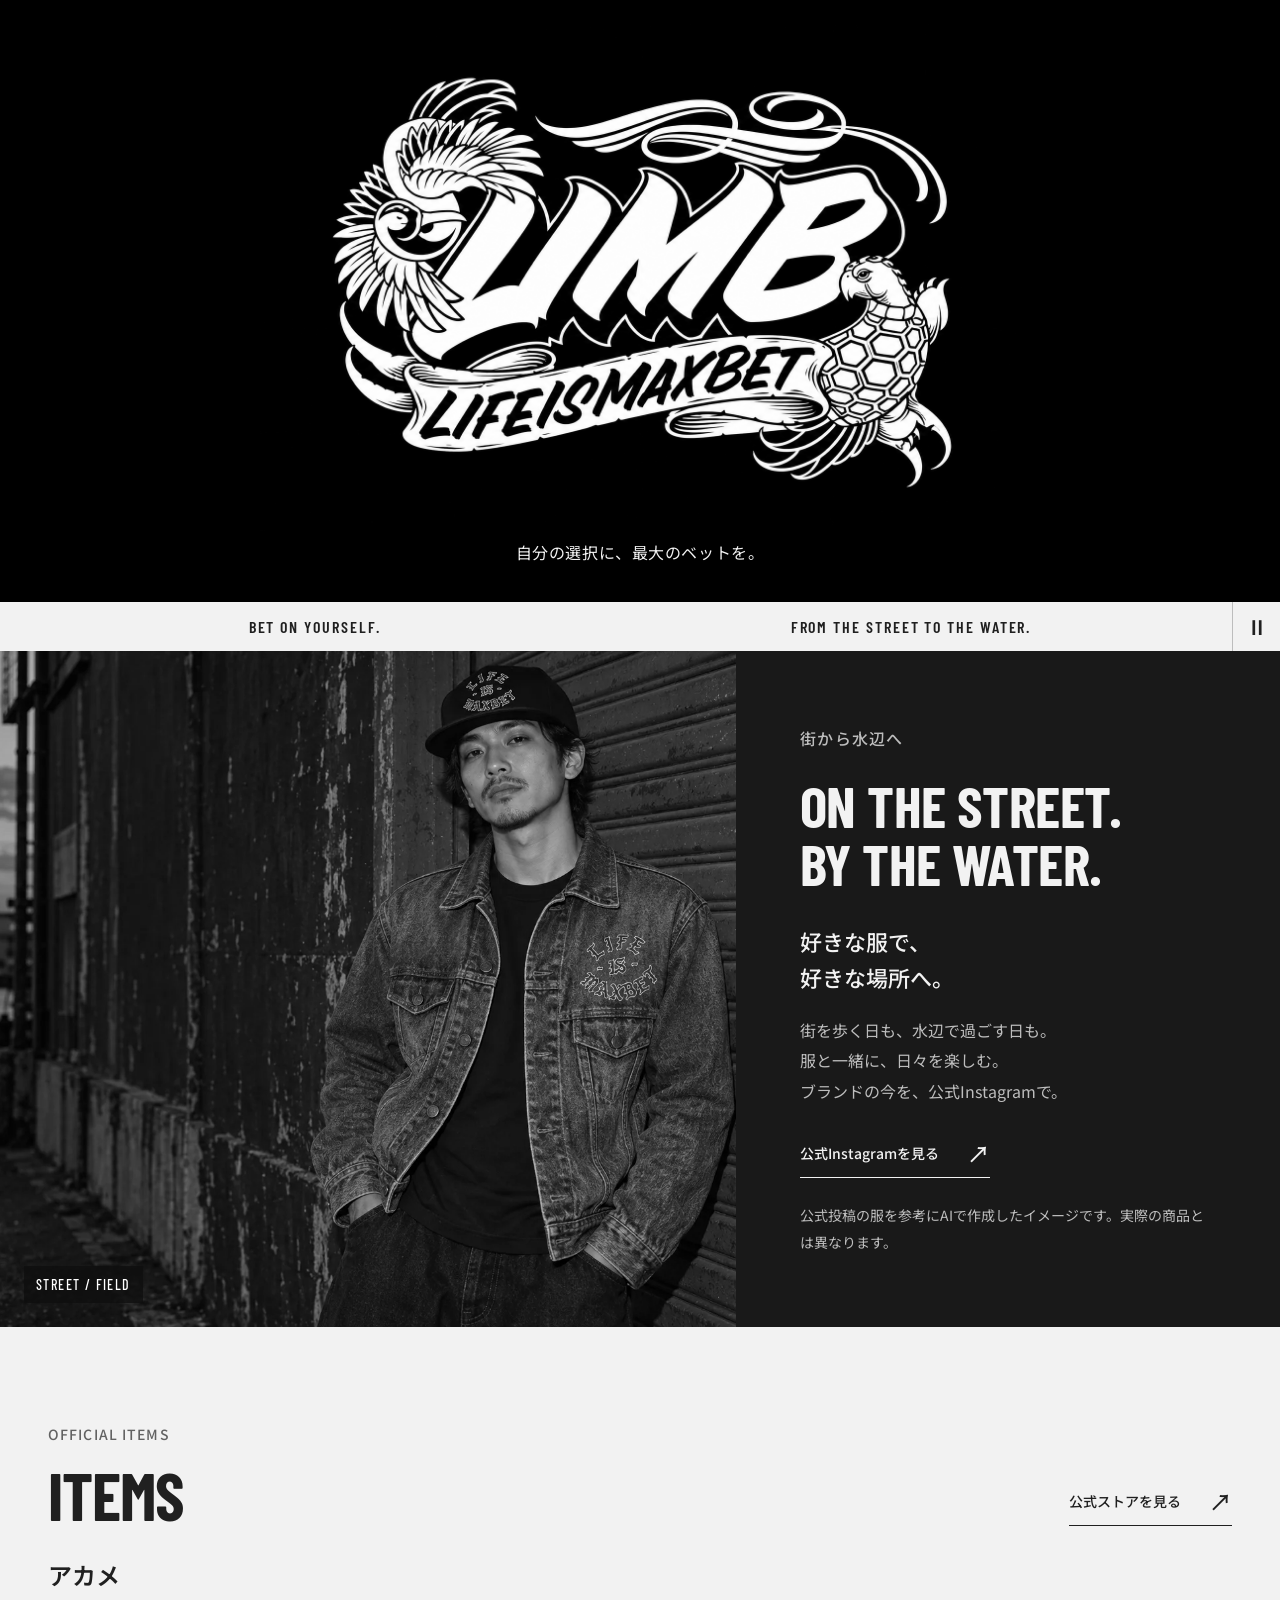
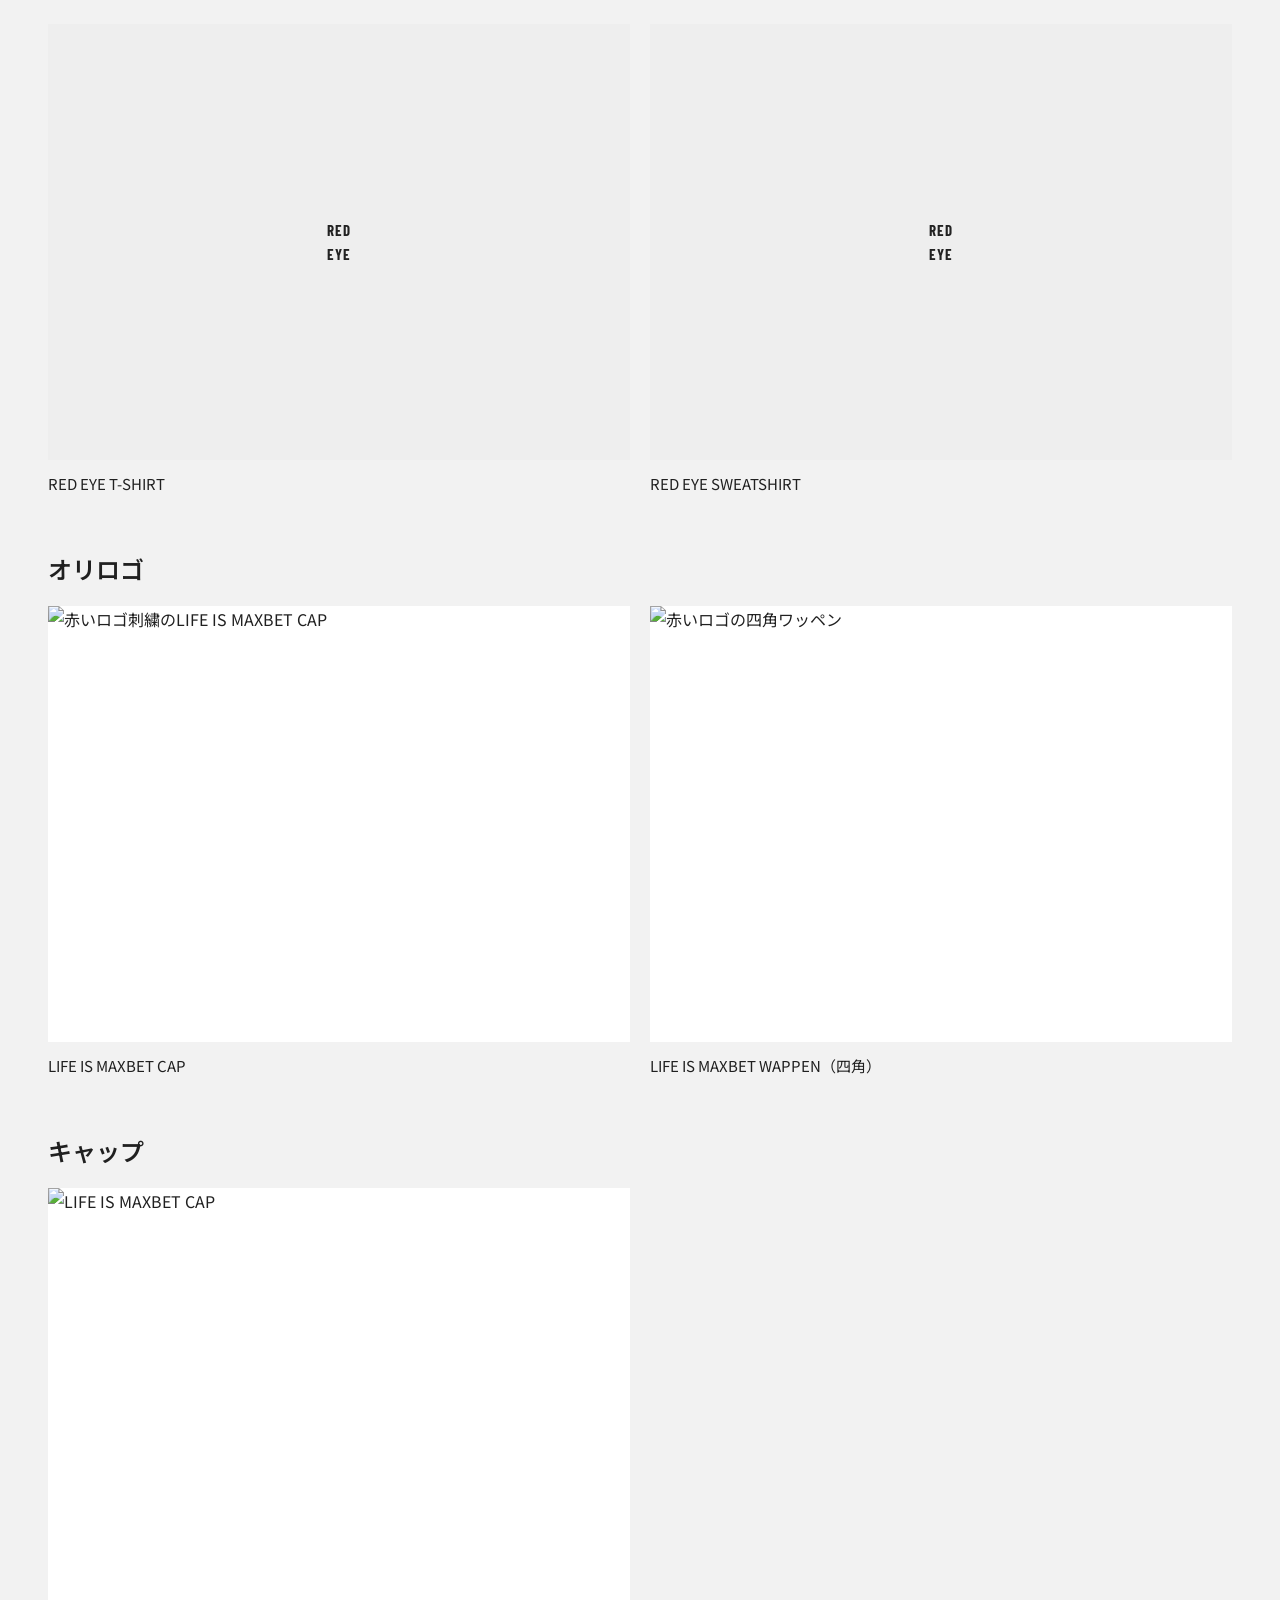
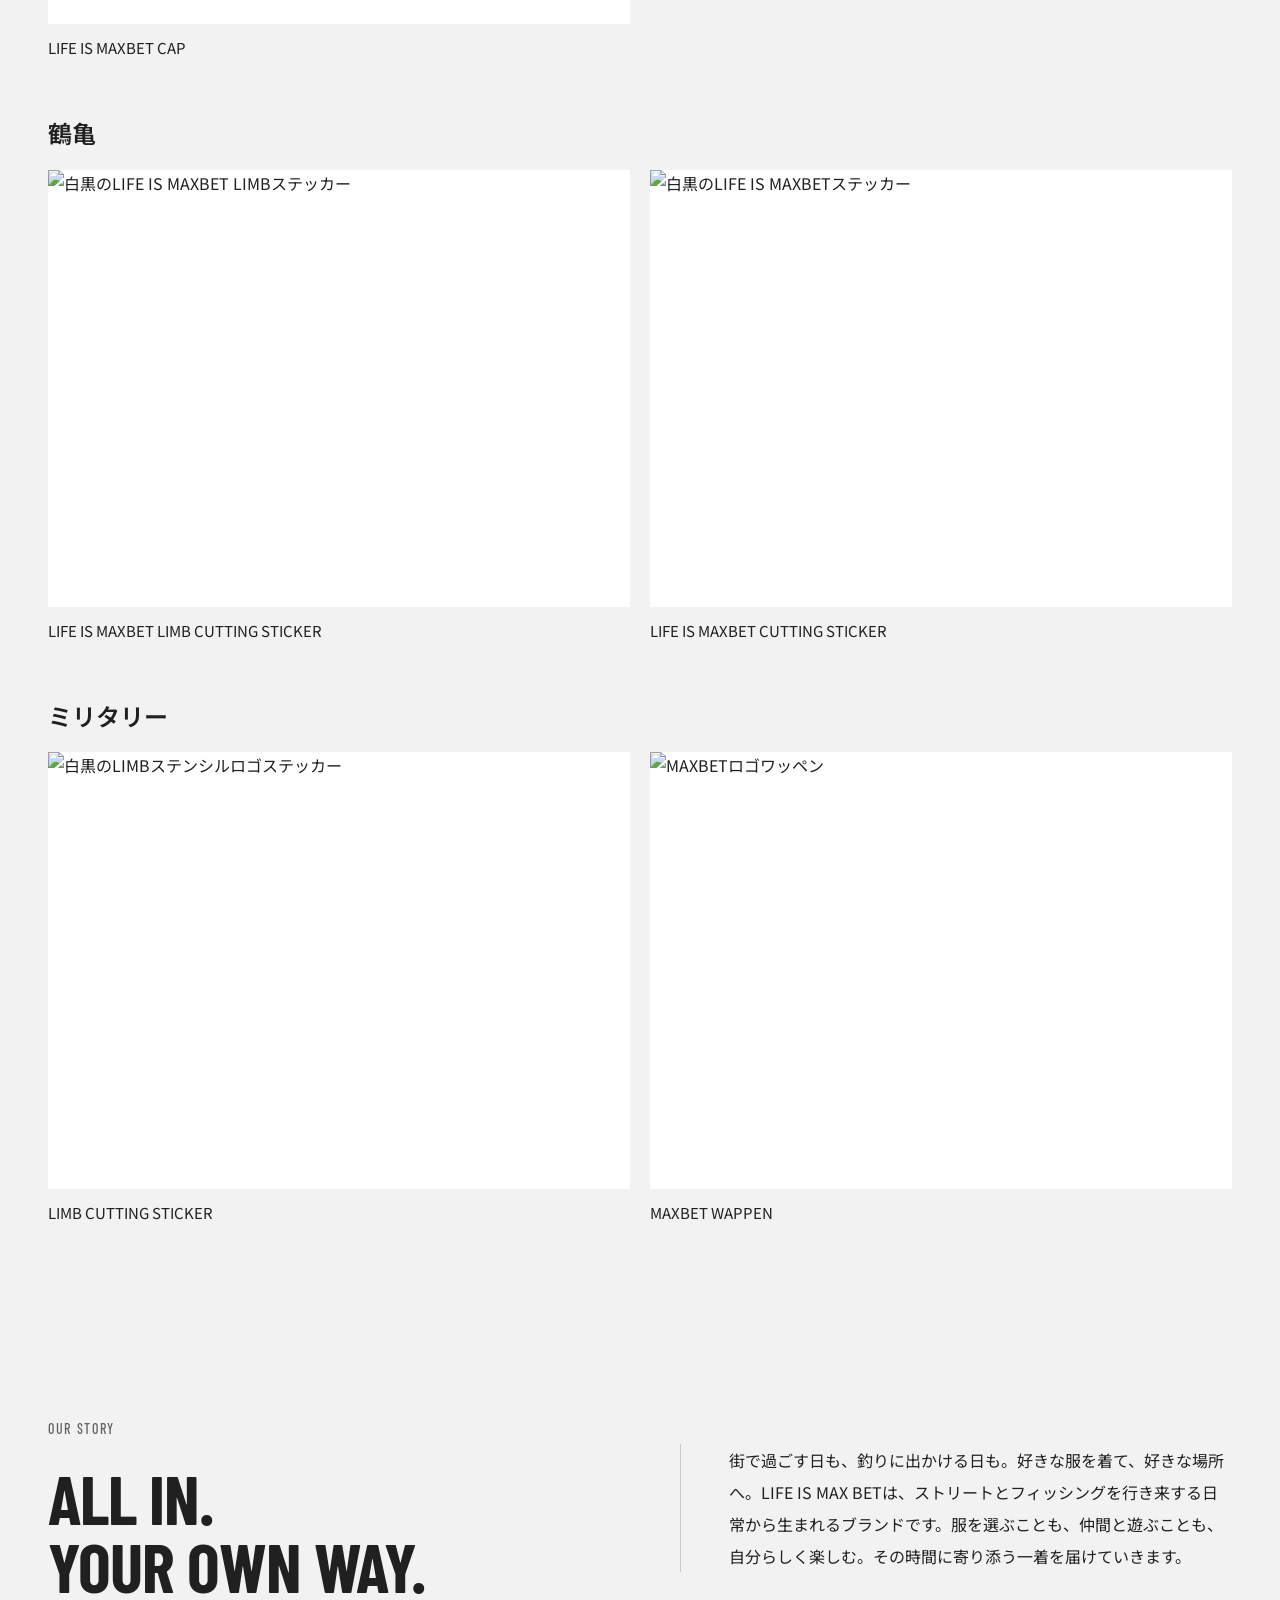
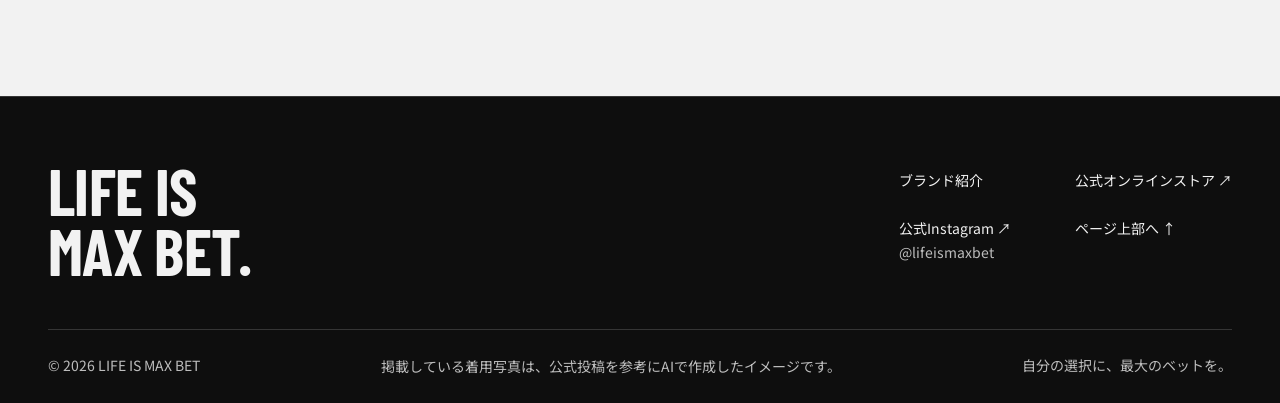
==== 04_サイト公開/index.html @ f519aadb "chore: organize site and operations files" ====
<!doctype html>
<html lang="ja">
<head>
  <meta charset="utf-8">
  <meta name="viewport" content="width=device-width, initial-scale=1">
  <meta name="theme-color" content="#0e0e0e">
  <meta name="description" content="街から水辺へ。好きな服で、好きな場所へ。LIFE IS MAX BETの世界観とストーリーをご紹介します。">
  <meta property="og:title" content="LIFE IS MAX BET — 自分の選択に、最大のベットを。">
  <meta property="og:description" content="街から水辺へ。好きな服で、好きな場所へ。LIFE IS MAX BETの世界観とストーリーをご紹介します。">
  <meta property="og:type" content="website">
  <meta property="og:image" content="https://252595tana-alt.github.io/life-is-max-bet/assets/hero-lmb-logo.png">
  <meta name="twitter:card" content="summary_large_image">
  <title>LIFE IS MAX BET — 自分の選択に、最大のベットを。</title>
  <link rel="icon" href="assets/favicon.svg?v=20260930-monochrome1" type="image/svg+xml">
  <link rel="preconnect" href="https://fonts.googleapis.com">
  <link rel="preconnect" href="https://fonts.gstatic.com" crossorigin>
  <link rel="preload" as="image" href="assets/hero-lmb-logo.png">
  <script>document.documentElement.classList.add('js');</script>
  <link rel="stylesheet" href="styles.css?v=20260930-monochrome1">
  <script src="script.js?v=20260927-scrollheader1" defer></script>
</head>
<body class="home-page">

  <a class="skip-link" href="#main">本文へスキップ</a>
  <header class="site-header">
    <nav id="main-nav" aria-label="メインナビゲーション">
      <a href="index.html" aria-current="page">ホーム</a>
      <a href="index.html#about">ブランド紹介</a>
    </nav>
    <a class="header-shop" data-base-shop href="https://lifeismaxbet.base.shop/">公式オンラインストア <span aria-hidden="true">↗</span></a>
    <button class="menu-toggle" type="button" aria-controls="main-nav" aria-label="メニューを開く" aria-expanded="false"><span class="menu-label">メニュー</span><span class="menu-icon" aria-hidden="true"><i></i><i></i></span></button>
  </header>
<main id="main">
  <section class="hero" aria-labelledby="hero-title">
    <img class="hero-image" src="assets/hero-lmb-logo.png" width="1536" height="1024" alt="黒地に白いLMBの文字と鶴・亀、LIFEISMAXBETのリボンを描いたロゴ" fetchpriority="high">
    <h1 id="hero-title" class="sr-only">LIFE IS MAX BET. 自分の選択に、最大のベットを。</h1>
    <p class="hero-copy">自分の選択に、最大のベットを。</p>
  </section>
  <div class="ticker"><div class="ticker-track" aria-hidden="true"><div class="ticker-group"><span>BET ON YOURSELF.</span><span>FROM THE STREET TO THE WATER.</span></div><div class="ticker-group"><span>BET ON YOURSELF.</span><span>FROM THE STREET TO THE WATER.</span></div></div><button class="ticker-toggle" type="button" aria-label="流れる文字を一時停止" aria-pressed="false"><span aria-hidden="true">Ⅱ</span></button></div>

  <section class="editorial" id="lookbook" aria-labelledby="lookbook-title">
    <figure class="editorial-visual"><img src="assets/campaign-ig.webp" width="1536" height="1024" alt="デニムジャケットとキャップを合わせたモノクロのAI着用イメージ" loading="lazy" decoding="async"><figcaption>STREET / FIELD</figcaption></figure>
    <div class="editorial-content">
      <p class="eyebrow">街から水辺へ</p>
      <h2 id="lookbook-title">ON THE STREET.<br><em>BY THE WATER.</em></h2>
      <h3>好きな服で、<br>好きな場所へ。</h3>
      <p>街を歩く日も、水辺で過ごす日も。<br>服と一緒に、日々を楽しむ。<br>ブランドの今を、公式Instagramで。</p>
      <a class="text-link" href="https://www.instagram.com/lifeismaxbet/" target="_blank" rel="noopener noreferrer">公式Instagramを見る <span aria-hidden="true">↗</span></a>
      <p class="image-disclosure">公式投稿の服を参考にAIで作成したイメージです。実際の商品とは異なります。</p>
    </div>
  </section>

  <section class="section collection-section" id="items" aria-labelledby="items-title">
    <div class="section-heading"><div><p class="eyebrow">OFFICIAL ITEMS</p><h2 id="items-title">ITEMS</h2></div><a class="text-link" href="https://lifeismaxbet.base.shop/">公式ストアを見る <span aria-hidden="true">↗</span></a></div>
    <div class="item-groups">
      <section class="item-group" aria-labelledby="akame-title"><h3 id="akame-title">アカメ</h3><div class="item-grid">
        <a class="item-card" href="https://lifeismaxbet.base.shop/items/162021520"><span class="item-placeholder">RED<br>EYE</span><span>RED EYE T-SHIRT</span></a>
        <a class="item-card" href="https://lifeismaxbet.base.shop/items/162021466"><span class="item-placeholder">RED<br>EYE</span><span>RED EYE SWEATSHIRT</span></a>
      </div></section>
      <section class="item-group" aria-labelledby="orilogo-title"><h3 id="orilogo-title">オリロゴ</h3><div class="item-grid">
        <a class="item-card" href="https://lifeismaxbet.base.shop/items/162393404"><img src="https://baseec-img-mng.akamaized.net/images/item/origin/09e8f6be21bb87328fe42bb73871d119.png" alt="赤いロゴ刺繍のLIFE IS MAXBET CAP"><span>LIFE IS MAXBET CAP</span></a>
        <a class="item-card" href="https://lifeismaxbet.base.shop/items/162393382"><img src="https://baseec-img-mng.akamaized.net/images/item/origin/2a72177250d44bc1ab09a936dbf205eb.png" alt="赤いロゴの四角ワッペン"><span>LIFE IS MAXBET WAPPEN（四角）</span></a>
      </div></section>
      <section class="item-group" aria-labelledby="cap-title"><h3 id="cap-title">キャップ</h3><div class="item-grid">
        <a class="item-card" href="https://lifeismaxbet.base.shop/items/162393404"><img src="https://baseec-img-mng.akamaized.net/images/item/origin/09e8f6be21bb87328fe42bb73871d119.png" alt="LIFE IS MAXBET CAP"><span>LIFE IS MAXBET CAP</span></a>
      </div></section>
      <section class="item-group" aria-labelledby="tsurukame-title"><h3 id="tsurukame-title">鶴亀</h3><div class="item-grid">
        <a class="item-card" href="https://lifeismaxbet.base.shop/items/162393774"><img src="https://baseec-img-mng.akamaized.net/images/item/origin/06fa00cb3205752a0e24b1506aa3b174.png" alt="白黒のLIFE IS MAXBET LIMBステッカー"><span>LIFE IS MAXBET LIMB CUTTING STICKER</span></a>
        <a class="item-card" href="https://lifeismaxbet.base.shop/items/162393743"><img src="https://baseec-img-mng.akamaized.net/images/item/origin/7be8805f464cba90bfd8768a578fa8c6.png" alt="白黒のLIFE IS MAXBETステッカー"><span>LIFE IS MAXBET CUTTING STICKER</span></a>
      </div></section>
      <section class="item-group" aria-labelledby="military-title"><h3 id="military-title">ミリタリー</h3><div class="item-grid">
        <a class="item-card" href="https://lifeismaxbet.base.shop/items/162393799"><img src="https://baseec-img-mng.akamaized.net/images/item/origin/85d50667d5e55d8514ed4491aa2fcd33.png" alt="白黒のLIMBステンシルロゴステッカー"><span>LIMB CUTTING STICKER</span></a>
        <a class="item-card" href="https://lifeismaxbet.base.shop/items/162393312"><img src="https://baseec-img-mng.akamaized.net/images/item/origin/36d956efa2202d81af4172c7fc6aaf76.png" alt="MAXBETロゴワッペン"><span>MAXBET WAPPEN</span></a>
      </div></section>
    </div>
  </section>

  <section class="brand-statement" id="about" aria-labelledby="about-title">
    <div><p class="eyebrow">OUR STORY</p><h2 id="about-title">ALL IN.<br><span>YOUR OWN WAY.</span></h2></div>
    <div class="story-copy"><p>街で過ごす日も、釣りに出かける日も。好きな服を着て、好きな場所へ。LIFE IS MAX BETは、ストリートとフィッシングを行き来する日常から生まれるブランドです。服を選ぶことも、仲間と遊ぶことも、自分らしく楽しむ。その時間に寄り添う一着を届けていきます。</p></div>
  </section>
</main>

  <footer class="site-footer">
    <div class="footer-top">
      <a class="footer-logo" href="index.html">LIFE IS<br>MAX <span>BET.</span></a>
      <div class="footer-links">
        <div><a href="index.html#about">ブランド紹介</a><a href="https://www.instagram.com/lifeismaxbet/" target="_blank" rel="noopener noreferrer">公式Instagram ↗<small>@lifeismaxbet</small></a></div>
        <div><a data-base-shop href="https://lifeismaxbet.base.shop/">公式オンラインストア ↗</a><a href="#main">ページ上部へ ↑</a></div>
      </div>
    </div>
    <div class="footer-bottom"><span>© 2026 LIFE IS MAX BET</span><p class="image-disclosure">掲載している着用写真は、公式投稿を参考にAIで作成したイメージです。</p><span>自分の選択に、最大のベットを。</span></div>
  </footer>
</body>
</html>
---- 04_サイト公開/styles.css ----
/* LIFE IS MAX BET — design definition v0.9.1 */
@import url('https://fonts.googleapis.com/css2?family=Barlow+Condensed:wght@500;600;700;800&family=Noto+Sans+JP:wght@400;500;600;700&display=swap');
:root{
  --black:#0e0e0e;--panel:#191919;--white:#f2f2f2;--accent:#202020;--accent-hover:#3a3a3a;
  --gray:#bdbdbd;--photo:#e6e6e6;--line:#ffffff29;--ink:#202020;--muted:#626262;--paper-line:#20202030;
  --display:'Barlow Condensed',Impact,sans-serif;--body:'Noto Sans JP',sans-serif;
  --gutter:48px;--page-inset:max(var(--gutter),calc((100vw - 1280px)/2));
}
*{box-sizing:border-box}
html{scroll-behavior:smooth;scroll-padding-top:96px}
body{margin:0;background:var(--black);color:var(--white);font:400 16px/1.7 var(--body);-webkit-font-smoothing:antialiased}
body.dialog-open,body.menu-open{overflow:hidden}
a{color:inherit;text-decoration:none}
button,input{font:inherit}
button,a{-webkit-tap-highlight-color:transparent}
button{cursor:pointer;border-radius:0}
button:disabled{cursor:default}
a:focus-visible,button:focus-visible,summary:focus-visible{outline:3px solid currentColor;outline-offset:5px}
img{display:block;max-width:100%}
figure,h1,h2,h3,p{margin:0}
[hidden]{display:none!important}
.sr-only{position:absolute;width:1px;height:1px;padding:0;margin:-1px;overflow:hidden;clip:rect(0,0,0,0);white-space:nowrap;border:0}
.skip-link{position:fixed;top:0;left:16px;z-index:100;background:var(--accent);color:#fff;padding:12px 20px;transform:translateY(-140%)}
.skip-link:focus{transform:translateY(8px)}
.announcement{min-height:36px;padding:5px 20px;display:flex;justify-content:center;align-items:center;gap:16px;background:var(--panel);color:var(--gray);font-size:14px}
.announcement span:first-child{color:var(--white)}
.announcement span+span{padding-left:16px;border-left:1px solid var(--line)}
.site-header{height:72px;padding:0 var(--page-inset);display:flex;justify-content:center;align-items:center;gap:40px;background:var(--black);color:var(--white);border-bottom:1px solid var(--line);position:sticky;top:0;z-index:30}
.js .home-page .site-header{position:fixed;inset:0 0 auto;transform:translateY(calc(-100% - 2px));opacity:0;pointer-events:none;transition:transform .25s ease,opacity .2s ease}
.js .home-page .site-header.is-visible,.js .home-page .site-header:has(:focus-visible),.js .home-page.menu-open .site-header{transform:translateY(0);opacity:1;pointer-events:auto}
.site-header nav{display:flex;gap:32px;align-items:center}
.site-header nav a{font-size:14px;font-weight:500;white-space:nowrap;min-height:48px;display:flex;align-items:center;position:relative}
.site-header nav a::after{content:'';position:absolute;bottom:5px;left:0;right:0;height:2px;background:var(--white);transform:scaleX(0);transform-origin:left;transition:transform .2s}
.site-header nav a:hover::after,.site-header nav [aria-current=page]::after{transform:scaleX(1)}
.header-shop{display:flex;align-items:center;gap:20px;font-size:14px;font-weight:600;border-left:1px solid var(--line);padding-left:32px;min-height:48px;white-space:nowrap}
.header-shop span{color:var(--white);font-size:24px;transition:transform .2s}
.header-shop:hover span{transform:translate(3px,-3px)}
.menu-toggle{display:none;border:0;background:none;color:inherit;min-height:44px;padding:8px 0 8px 16px;align-items:center;gap:10px;font-size:14px}
.menu-icon{width:22px;display:grid;gap:6px}
.menu-icon i{height:1px;background:currentColor;transition:transform .2s}
.menu-toggle[aria-expanded=true] .menu-icon i:first-child{transform:translateY(3.5px) rotate(45deg)}
.menu-toggle[aria-expanded=true] .menu-icon i:last-child{transform:translateY(-3.5px) rotate(-45deg)}
.eyebrow{font-size:14px;letter-spacing:.08em;font-weight:500}
.button,.hero-collection-link{display:inline-flex;align-items:center;justify-content:space-between;gap:20px;min-height:48px;padding:13px 24px;background:var(--accent);color:#fff;border:1px solid var(--accent);font-size:14px;font-weight:600;transition:background .2s,border-color .2s}
.button:hover,.hero-collection-link:hover{background:var(--accent-hover);border-color:var(--accent-hover)}
.button span,.hero-collection-link span{font-size:23px;line-height:1}
.text-link{display:inline-flex;align-items:center;justify-content:space-between;gap:28px;min-height:48px;border-bottom:1px solid currentColor;padding:10px 0;font-size:14px;font-weight:500}
.text-link span{font-size:23px;line-height:1;transition:transform .2s}
.text-link:hover span{transform:translate(3px,-3px)}
.hero{display:flex;flex-direction:column;align-items:center;width:100%;padding:24px var(--gutter) 36px;background:#000}
.hero-image{width:100%;max-width:760px;height:auto;aspect-ratio:3/2;object-fit:contain;filter:grayscale(1)}
.hero-actions{display:flex;flex-direction:column;align-items:center;gap:18px;margin-top:4px;text-align:center}
.hero-copy{margin-top:8px;text-align:center;font-size:16px;letter-spacing:.035em;line-height:1.7}
.hero-collection-link{width:auto;min-height:52px;padding:12px 24px;gap:16px;white-space:nowrap}
.hero-collection-link span{flex-shrink:0}
.ticker{position:relative;overflow:hidden;background:var(--white);color:var(--ink)}
.ticker-track{display:flex;width:max-content;animation:ticker-flow-right 30s linear infinite}
.ticker-group{flex:0 0 100vw;min-width:100vw;display:flex;align-items:center;justify-content:space-around;gap:40px;padding:15px 64px;font:600 16px var(--display);letter-spacing:.12em;white-space:nowrap}
.ticker.paused .ticker-track{animation-play-state:paused}
.ticker-toggle{position:absolute;right:0;top:0;bottom:0;min-width:48px;border:0;border-left:1px solid #20202040;background:var(--white);color:var(--ink);font:600 20px var(--body)}
@keyframes ticker-flow-right{from{transform:translateX(-50%)}to{transform:translateX(0)}}
.section{padding:96px var(--page-inset)}
.collection-section,.related,.catalog-page main,.product-page main{background:var(--white);color:var(--ink);--gray:var(--muted);--line:var(--paper-line)}
.section-heading{display:flex;justify-content:space-between;align-items:flex-end;gap:24px;margin-bottom:32px}
.section-heading .eyebrow{margin-bottom:16px;color:var(--gray)}
.section-heading h2{font:700 clamp(48px,5.2vw,72px)/.95 var(--display);letter-spacing:-.015em}
.section-heading h2 span{color:var(--accent)}
.section-heading .text-link{flex-shrink:0}
.collection-note{max-width:640px;font-size:16px;color:var(--gray);margin:0 0 32px;line-height:1.8}
.collection-note small{display:block;font-size:14px;margin-top:8px}
.item-groups{display:grid;gap:56px}.item-group h3{font:600 24px/1.4 var(--body);margin-bottom:20px}.item-grid{display:grid;grid-template-columns:repeat(2,minmax(0,1fr));gap:28px 20px}.item-card{display:block;min-width:0}.item-card img{width:100%;aspect-ratio:4/3;object-fit:contain;background:#fff}.item-card>span{display:block;margin-top:12px;font-size:15px;line-height:1.6}.item-placeholder{aspect-ratio:4/3;display:grid!important;place-content:center;text-align:center;background:#eee;color:#222;font:700 28px/.95 var(--display);letter-spacing:.08em}.item-card:hover>span:last-child{text-decoration:underline;text-underline-offset:4px}
.product-grid{display:grid;grid-template-columns:repeat(3,minmax(0,1fr));gap:40px 24px}
.product-card{min-width:0}
.product-card>a{display:block}
.card-image{position:relative;background:var(--photo);aspect-ratio:4/5;overflow:hidden}
.card-image img{width:100%;height:100%;object-fit:contain;transition:transform .25s ease}
.product-card>a:hover .card-image img{transform:scale(1.025)}
.card-label{position:absolute;top:16px;left:16px;font-size:14px;color:var(--ink);background:var(--white);padding:4px 10px}
.card-arrow{position:absolute;bottom:16px;right:16px;width:40px;height:40px;display:grid;place-items:center;background:var(--white);color:var(--ink);font-size:24px}
.card-info{display:flex;justify-content:space-between;align-items:flex-start;gap:16px;padding:20px 0 0}
.card-category{font:500 14px/1.5 var(--body);color:var(--gray);margin-bottom:7px}
.card-info h3{font:600 20px/1.5 var(--body);letter-spacing:0}
.card-link-label{display:flex;align-items:center;gap:12px;color:var(--gray);font-size:14px;margin-top:12px}
.card-link-label span{color:var(--accent);font-size:19px}
.card-info>span{padding-top:31px;font-size:14px;white-space:nowrap;color:var(--gray)}
.product-card>a:hover .card-link-label{text-decoration:underline;text-underline-offset:5px;color:var(--ink)}
.image-disclosure{color:var(--gray);font-size:14px;line-height:1.8}
.editorial{display:grid;grid-template-columns:1.15fr .85fr;background:var(--panel);align-items:stretch}
.editorial-visual{position:relative;min-height:640px;overflow:hidden}
.editorial-visual img{width:100%;height:100%;object-fit:cover;object-position:75% center;filter:grayscale(1)}
.editorial-visual figcaption{position:absolute;bottom:24px;left:24px;font:500 14px/1.5 var(--display);letter-spacing:.1em;color:#fff;background:#0e0e0ec9;padding:8px 12px}
.editorial-content{padding:72px clamp(32px,5vw,80px);align-self:center}
.editorial-content>.eyebrow{color:var(--gray);margin-bottom:24px}
.editorial-content h2{font:700 clamp(44px,4.5vw,68px)/1 var(--display);letter-spacing:-.01em;margin-bottom:32px}
.editorial-content h2 em{font-style:normal;color:var(--white)}
.editorial-content h3{font-size:22px;font-weight:500;line-height:1.6;margin-bottom:20px}
.editorial-content p{max-width:440px;color:var(--gray);font-size:16px;line-height:1.9;margin-bottom:24px}
.editorial-content .image-disclosure{font-size:14px;margin:24px 0 0}
.brand-statement{background:var(--white);color:var(--ink);display:grid;grid-template-columns:1fr 1fr;gap:80px;align-items:center;padding:96px var(--page-inset)}
.brand-statement .eyebrow{font-family:var(--display);letter-spacing:.12em;margin-bottom:24px;color:var(--muted)}
.brand-statement h2{font:700 clamp(48px,5.4vw,76px)/.98 var(--display);letter-spacing:-.015em}
.brand-statement h2 span{color:var(--ink)}
.story-copy{border-left:1px solid var(--paper-line);padding-left:48px}
.story-copy p{font-size:16px;line-height:2;max-width:500px}
.story-copy .text-link{margin-top:24px}
.guide{display:grid;grid-template-columns:1fr 1.2fr;gap:80px}
.guide h2{font:600 clamp(40px,4vw,60px)/1 var(--display);margin-top:16px}
.guide .eyebrow{font-family:var(--display);letter-spacing:.12em;color:var(--gray)}
.guide p{color:var(--gray);font-size:16px;margin-top:24px;max-width:430px}
.accordion{border-top:1px solid var(--line)}
.accordion details{border-bottom:1px solid var(--line)}
.accordion summary{padding:24px 36px 24px 0;list-style:none;cursor:pointer;font-size:16px;position:relative;font-weight:500}
.accordion summary::-webkit-details-marker{display:none}
.accordion summary::after{content:'+';position:absolute;right:4px;top:20px;font-size:24px;font-weight:400;color:currentColor}
.accordion details[open] summary::after{content:'−'}
.accordion details p{color:var(--gray);font-size:16px;line-height:1.8;margin:0 0 24px;max-width:580px}
.site-footer{padding:64px var(--page-inset) 24px;background:var(--black);color:var(--white);border-top:1px solid #ffffff29}
.footer-top{display:flex;justify-content:space-between;gap:48px;align-items:flex-start}
.footer-logo{font:700 clamp(48px,5vw,72px)/.94 var(--display);letter-spacing:-.01em}
.footer-logo span{color:var(--white)}
.footer-links{display:flex;gap:64px;font-size:14px}
.footer-links div{display:flex;flex-direction:column;gap:8px}
.footer-links a{padding:8px 0;min-height:40px}
.footer-links small{display:block;font-size:14px;color:var(--gray)}
.footer-links a:hover{text-decoration:underline;text-underline-offset:5px}
.footer-bottom{border-top:1px solid #ffffff29;padding-top:24px;margin-top:48px;display:flex;justify-content:space-between;gap:24px;align-items:flex-start;color:var(--gray);font-size:14px;flex-wrap:wrap}
.footer-bottom .image-disclosure{max-width:540px;color:var(--gray)}
/* Retained detail styles use the same neutral light surface. */
.page-intro{padding:48px var(--page-inset) 40px}
.breadcrumbs{display:flex;gap:12px;align-items:center;flex-wrap:wrap;color:var(--gray);font-size:14px;margin-bottom:40px}
.breadcrumbs a{padding:8px 0;min-height:40px}
.breadcrumbs a:hover{text-decoration:underline;text-underline-offset:4px}
.breadcrumbs span:last-child{color:var(--ink)}
.page-title{font:600 clamp(36px,4vw,56px)/1.3 var(--body);letter-spacing:.01em}
.page-title em{font-style:normal;color:var(--accent)}
.page-intro-row{display:flex;align-items:flex-end;justify-content:space-between;gap:40px}
.page-intro-row p{font-size:16px;color:var(--gray);max-width:380px}
.catalog{padding:0 var(--page-inset) 96px}
.filter-bar{display:flex;justify-content:space-between;align-items:center;gap:24px;border-top:1px solid var(--line);border-bottom:1px solid var(--line);margin-bottom:32px;padding:12px 0}
.filters{display:flex;flex-wrap:wrap;gap:8px}
.filter{color:var(--muted);background:none;border:1px solid transparent;min-height:44px;padding:8px 16px;font-size:14px}
.filter:hover{border-color:var(--paper-line)}
.filter[aria-pressed=true]{background:var(--ink);color:var(--white);border-color:var(--ink)}
.item-count{font-size:14px;white-space:nowrap;color:var(--gray)}
.catalog-disclosure{margin-top:32px;max-width:720px}
.catalog-story{position:relative;min-height:420px;overflow:hidden}
.catalog-story img{position:absolute;inset:0;width:100%;height:100%;object-fit:cover;object-position:center 48%}
.product-main{padding:32px var(--page-inset) 80px}
.product-main .breadcrumbs{margin-bottom:24px}
.product-detail{display:grid;grid-template-columns:minmax(0,1.2fr) minmax(0,.8fr);gap:64px;align-items:start}
.product-gallery{position:sticky;top:96px;min-width:0}
.gallery-stage{width:100%;position:relative;background:var(--photo);border:0;display:block;padding:0;aspect-ratio:4/5;overflow:hidden}
.gallery-stage img{width:100%;height:100%;object-fit:contain;transition:transform .25s}
.gallery-stage[data-view=detail] img{transform:scale(1.65);object-position:center 35%}
.gallery-zoom{position:absolute;right:16px;bottom:16px;background:var(--white);color:var(--ink);padding:10px 14px;font-size:14px;min-height:44px}
.gallery-caption{display:flex;align-items:center;justify-content:space-between;gap:16px;margin-top:16px;flex-wrap:wrap}
.gallery-tabs{display:flex;gap:8px}
.gallery-tabs button{background:transparent;color:var(--muted);border:1px solid var(--paper-line);padding:9px 16px;font-size:14px;min-height:44px}
.gallery-tabs [aria-pressed=true]{border-color:var(--ink);background:var(--ink);color:var(--white)}
.product-info{padding-top:8px;min-width:0}
.product-info>.eyebrow{font-family:var(--display);font-size:16px;color:var(--muted);letter-spacing:.13em}
.product-info h1{font:600 clamp(30px,3vw,42px)/1.45 var(--body);letter-spacing:0;margin:16px 0}
.product-jp{font-size:14px;color:var(--gray)}
.concept-tag{display:inline-block;margin-top:16px;border:1px solid var(--paper-line);padding:4px 10px;font-size:14px;color:var(--muted)}
.product-description{color:var(--gray);font-size:16px;line-height:1.9;margin-top:24px}
.product-price{border-top:1px solid var(--line);border-bottom:1px solid var(--line);padding:24px 0;margin-top:24px;display:flex;flex-wrap:wrap;gap:8px 20px;justify-content:space-between;align-items:center}
.product-price strong{font-size:24px;font-weight:500}
.product-price span{color:var(--gray);font-size:14px}
.product-options{display:grid;grid-template-columns:auto 1fr;gap:16px 24px;align-items:start;margin:24px 0;font-size:14px}
.product-options dt{color:var(--gray)}
.product-options dd{margin:0}
.swatch{display:inline-block;width:14px;height:14px;background:#070707;border:1px solid #666;vertical-align:-1px;margin-right:7px}
.swatch.red{background:#595959}.swatch.blue{background:#858585}
.reference-link{display:inline-block;margin-top:16px;font-size:14px;min-height:44px;padding:10px 0;text-decoration:underline;text-underline-offset:5px}
.purchase-button{width:100%;background:#dedede;color:var(--muted);border:1px solid var(--paper-line);padding:15px;font-size:16px;min-height:52px}
.purchase-note{font-size:14px;color:var(--gray);margin-top:16px;line-height:1.8}
.purchase-link{display:flex;margin-top:24px;width:100%}
.product-info .accordion{margin-top:32px}
.product-info .accordion summary{font-size:16px}
.related{border-top:1px solid var(--paper-line)}
.related .section-heading h2{font-family:var(--body);font-size:32px;line-height:1.3}
.related .product-grid{grid-template-columns:repeat(2,minmax(0,1fr));max-width:840px}
.image-dialog{border:0;background:var(--white);padding:0;width:min(900px,94vw);max-width:94vw;max-height:92svh;overflow:auto}
.image-dialog::backdrop{background:#000d}
.image-dialog img{max-height:78svh;width:auto;margin:auto;object-fit:contain}
.image-dialog button{position:sticky;display:block;margin:8px 8px 0 auto;top:8px;background:var(--black);color:#fff;border:0;width:44px;height:44px;font-size:24px;z-index:2}
.image-dialog p{color:var(--muted);padding:16px 20px;font-size:14px}
@media(max-width:1100px){
 :root{--gutter:32px}
 .site-header{gap:24px}.site-header nav{gap:22px}.header-shop{padding-left:24px;gap:14px}
 .card-info{display:block}.card-info>span{display:block;padding-top:12px}
 .editorial-content{padding:48px 32px}.editorial-visual{min-height:600px}
 .brand-statement,.guide{gap:48px}.story-copy{padding-left:32px}
 .product-detail{gap:40px}.product-info h1{font-size:32px}
}
@media(max-width:900px){
 .site-header{height:60px;justify-content:space-between;gap:12px}
 .header-shop{border:0;padding:0;font-size:14px;gap:12px;white-space:normal}
 .menu-toggle{display:flex;flex-shrink:0}
 .site-header nav{display:none;position:absolute;inset:60px 0 auto;padding:16px var(--gutter) 28px;background:var(--black);border-bottom:1px solid #ffffff40;max-height:calc(100svh - 60px);overflow-y:auto;flex-direction:column;align-items:stretch;gap:0}
 .site-header nav.open{display:flex}
 .site-header nav a{min-height:56px;font-size:18px;border-bottom:1px solid var(--line)}
 .site-header nav a::after{right:auto;width:32px;bottom:8px}
 .guide{gap:40px}.footer-links{gap:32px}
}
@media(max-width:767px){
 :root{--gutter:20px}
 html{scroll-padding-top:80px}
 .announcement{font-size:14px;min-height:34px}.announcement span+span{display:none}
 .home-page .menu-toggle{width:44px;padding:8px;justify-content:center}
 .home-page .menu-label{display:none}
 .home-page .header-shop{gap:10px}
 .hero{padding:28px 20px 36px}
 .hero-actions{width:100%;max-width:400px;gap:18px;margin-top:12px}
 .hero-copy{margin-top:12px;font-size:14px}
 .hero-collection-link{width:100%;min-height:52px;padding:12px 14px;gap:8px;font-size:clamp(12px,3.5vw,14px)}
 .ticker-group{flex-basis:auto;min-width:100vw;padding:14px 64px 14px 24px;gap:48px;font-size:14px;letter-spacing:.06em}
 .section{padding-top:56px;padding-bottom:56px}
 .section-heading{gap:16px;margin-bottom:24px;flex-wrap:wrap}
 .section-heading .eyebrow{font-size:14px;margin-bottom:12px}
 .section-heading h2{font-size:40px}
 .collection-note{font-size:16px;margin-bottom:24px}
 .product-grid{grid-template-columns:repeat(2,minmax(0,1fr));gap:32px 16px}
 .item-groups{gap:40px}.item-group h3{font-size:20px;margin-bottom:14px}.item-grid{gap:20px 12px}.item-card span{font-size:13px;line-height:1.5}
 .card-label{font-size:14px;top:10px;left:10px;padding:3px 7px}
 .card-arrow{width:32px;height:32px;bottom:10px;right:10px;font-size:21px}
 .card-info{padding-top:16px}.card-info h3{font-size:18px;line-height:1.5}
 .card-category,.card-link-label,.card-info>span{font-size:14px}
 .card-category{margin-bottom:6px}.card-link-label{margin-top:8px;gap:8px}.card-info>span{padding-top:8px}
 .editorial{grid-template-columns:1fr}
 .editorial-visual{height:auto;aspect-ratio:4/5;min-height:0}
 .editorial-visual img{object-position:78% center}
 .editorial-visual figcaption{left:20px;bottom:20px}
 .editorial-content{padding:40px 20px 56px}
 .editorial-content h2{font-size:40px;line-height:1.05;margin-bottom:24px}
 .editorial-content h3{font-size:22px}
 .brand-statement{grid-template-columns:1fr;gap:32px;padding-block:56px}
 .brand-statement h2{font-size:48px}
 .brand-statement .eyebrow{margin-bottom:16px}
 .story-copy{border:0;padding:0}
 .guide{grid-template-columns:1fr;gap:32px}.guide h2{font-size:40px}
 .guide p{margin-top:20px}.accordion summary{padding-block:22px}
 .site-footer{padding-top:48px}.footer-top{display:block}
 .footer-logo{font-size:52px}.footer-links{margin-top:32px;justify-content:space-between;gap:24px}
 .footer-bottom{display:block;margin-top:32px}.footer-bottom>*{display:block;margin-top:16px}.footer-bottom>*:first-child{margin-top:0}
 .page-intro{padding-top:24px;padding-bottom:32px}.breadcrumbs{gap:8px;margin-bottom:24px}
 .page-title{font-size:36px}.page-intro-row{display:block}.page-intro-row p{margin-top:16px}
 .filter-bar{align-items:flex-start;flex-direction:column;gap:12px;padding-block:16px}
 .filters{gap:4px}.filter{padding:8px 12px}.item-count{font-size:14px}
 .catalog{padding-bottom:56px}.catalog-story{min-height:320px}.catalog-story img{object-position:68% center}
 .product-main{padding-top:24px;padding-bottom:56px}.product-detail{grid-template-columns:1fr;gap:32px}
 .product-gallery{position:static}.gallery-caption{gap:16px}
 .product-info{padding-top:0}.product-info h1{font-size:30px;line-height:1.5}
 .product-description{font-size:16px}.product-options{gap:16px}
 .related .section-heading h2{font-size:28px}
}
@media(max-width:359px){
 .header-shop{font-size:13px;gap:8px}.header-shop span{font-size:20px}.menu-toggle{font-size:13px;gap:8px;padding-left:8px}
 .product-grid,.related .product-grid{grid-template-columns:1fr}
 .section-heading h2{font-size:36px}.brand-statement h2{font-size:44px}
 .product-info h1{font-size:28px}.product-options{grid-template-columns:1fr;gap:4px}.product-options dd{margin-bottom:12px}
 .footer-links{flex-direction:column;gap:20px}
}
@media(prefers-reduced-motion:reduce){
 html{scroll-behavior:auto}*,*::before,*::after{transition:none!important;animation:none!important}
 .ticker-toggle{display:none}.ticker-track{width:100%}.ticker-group{flex:1;white-space:normal;justify-content:center;gap:16px;flex-wrap:wrap;padding:12px 20px}.ticker-group+.ticker-group{display:none}
}
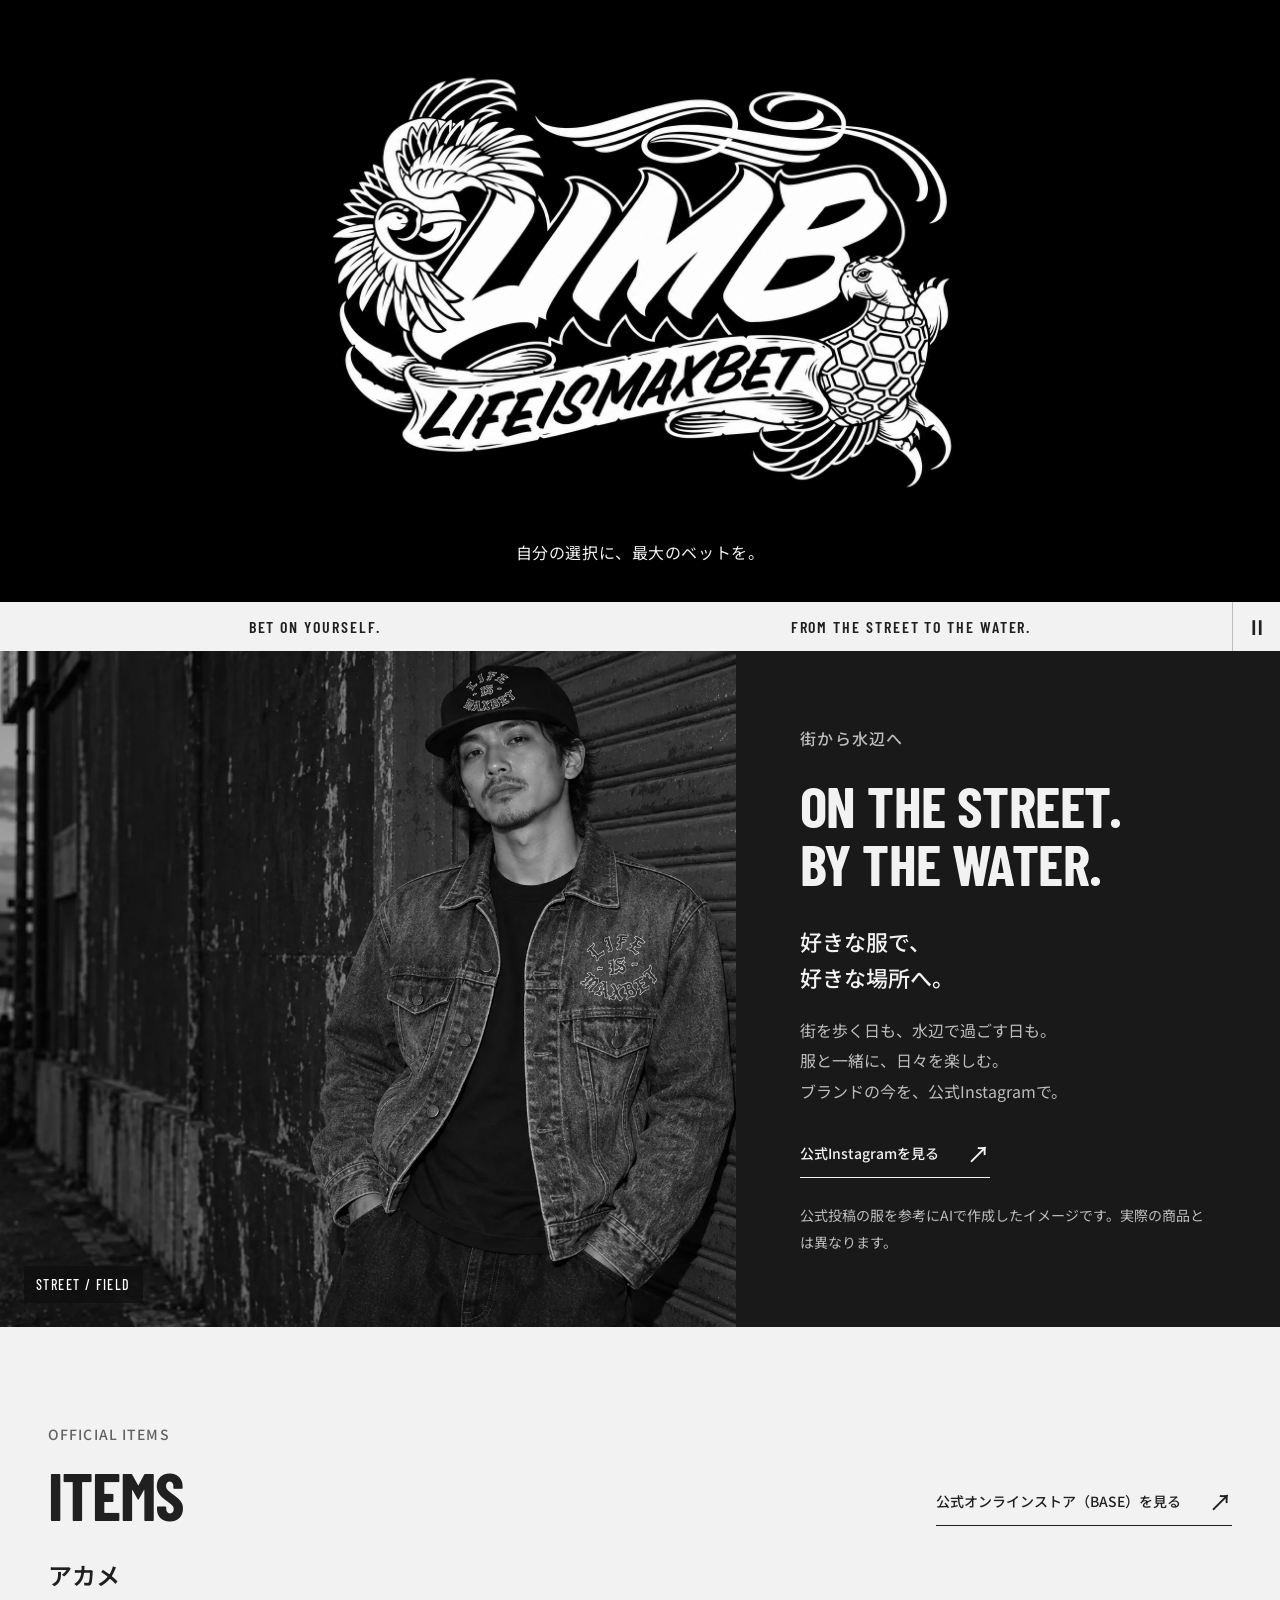
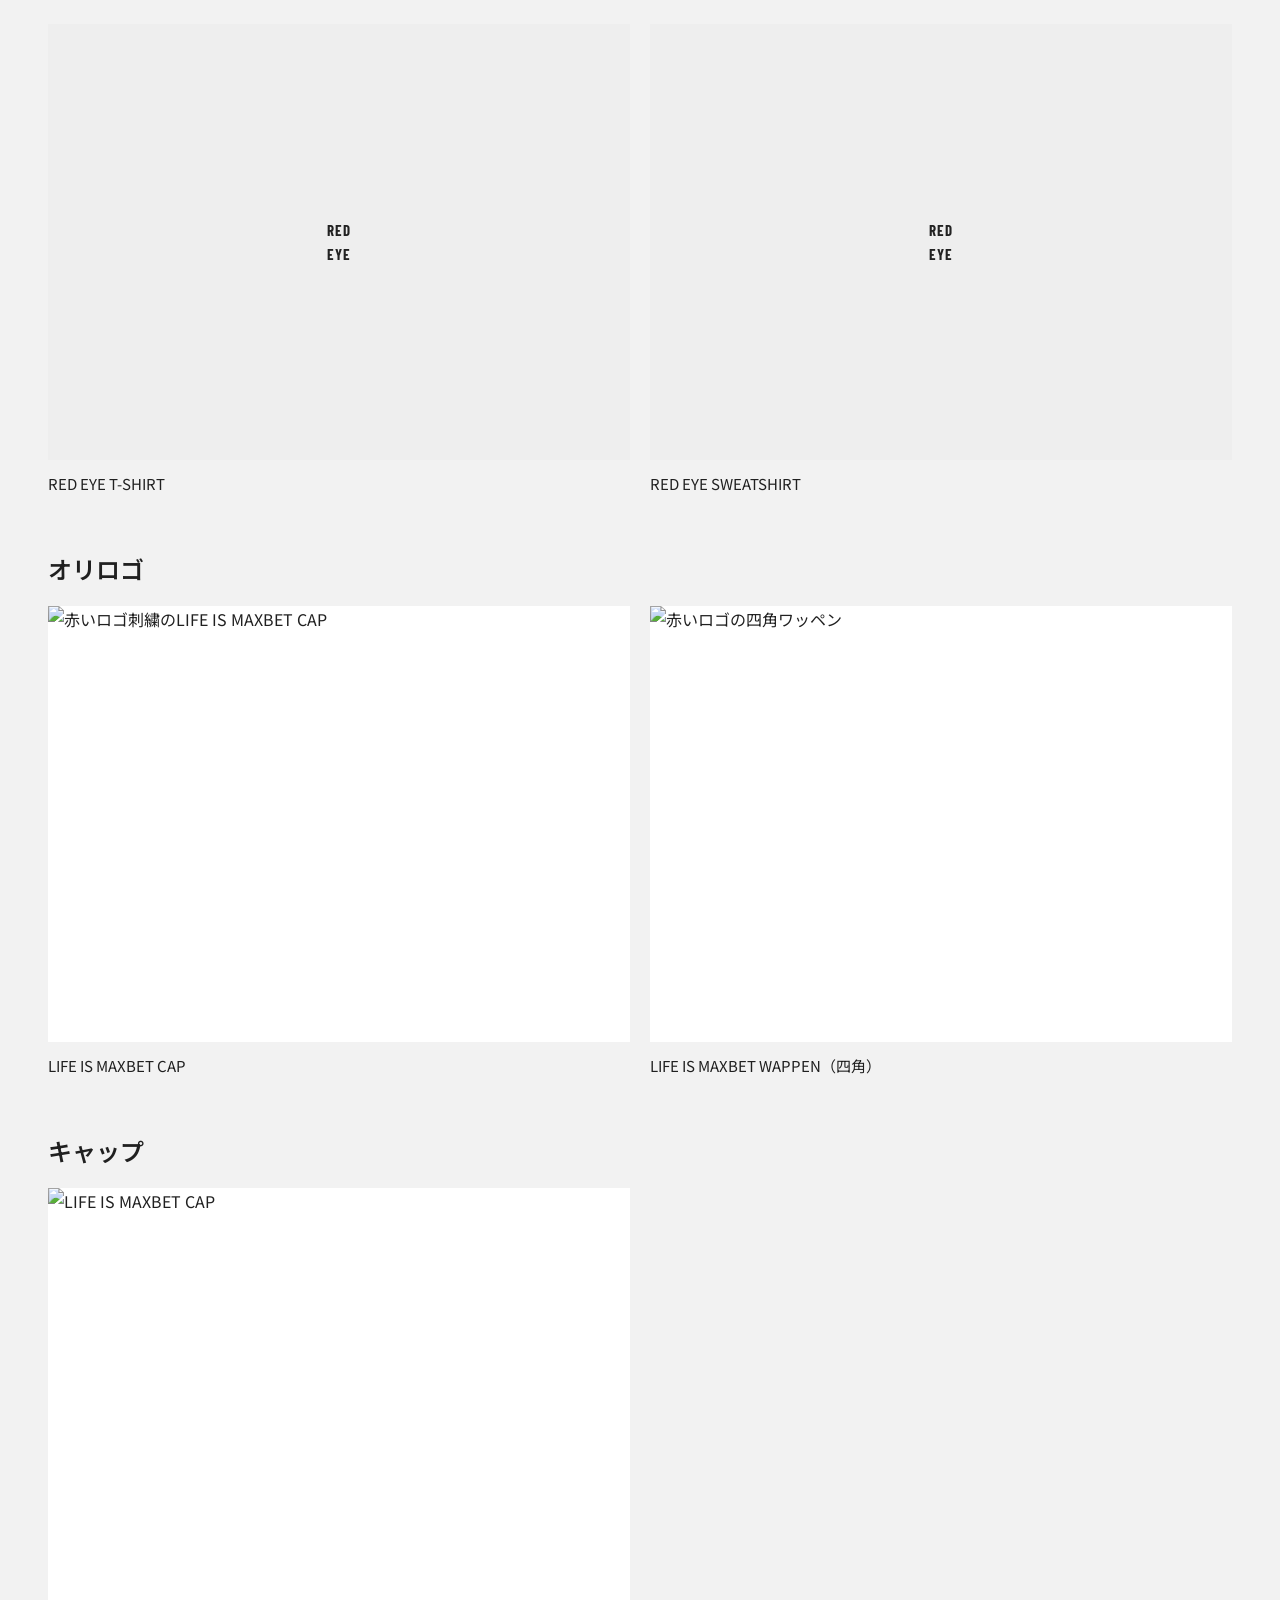
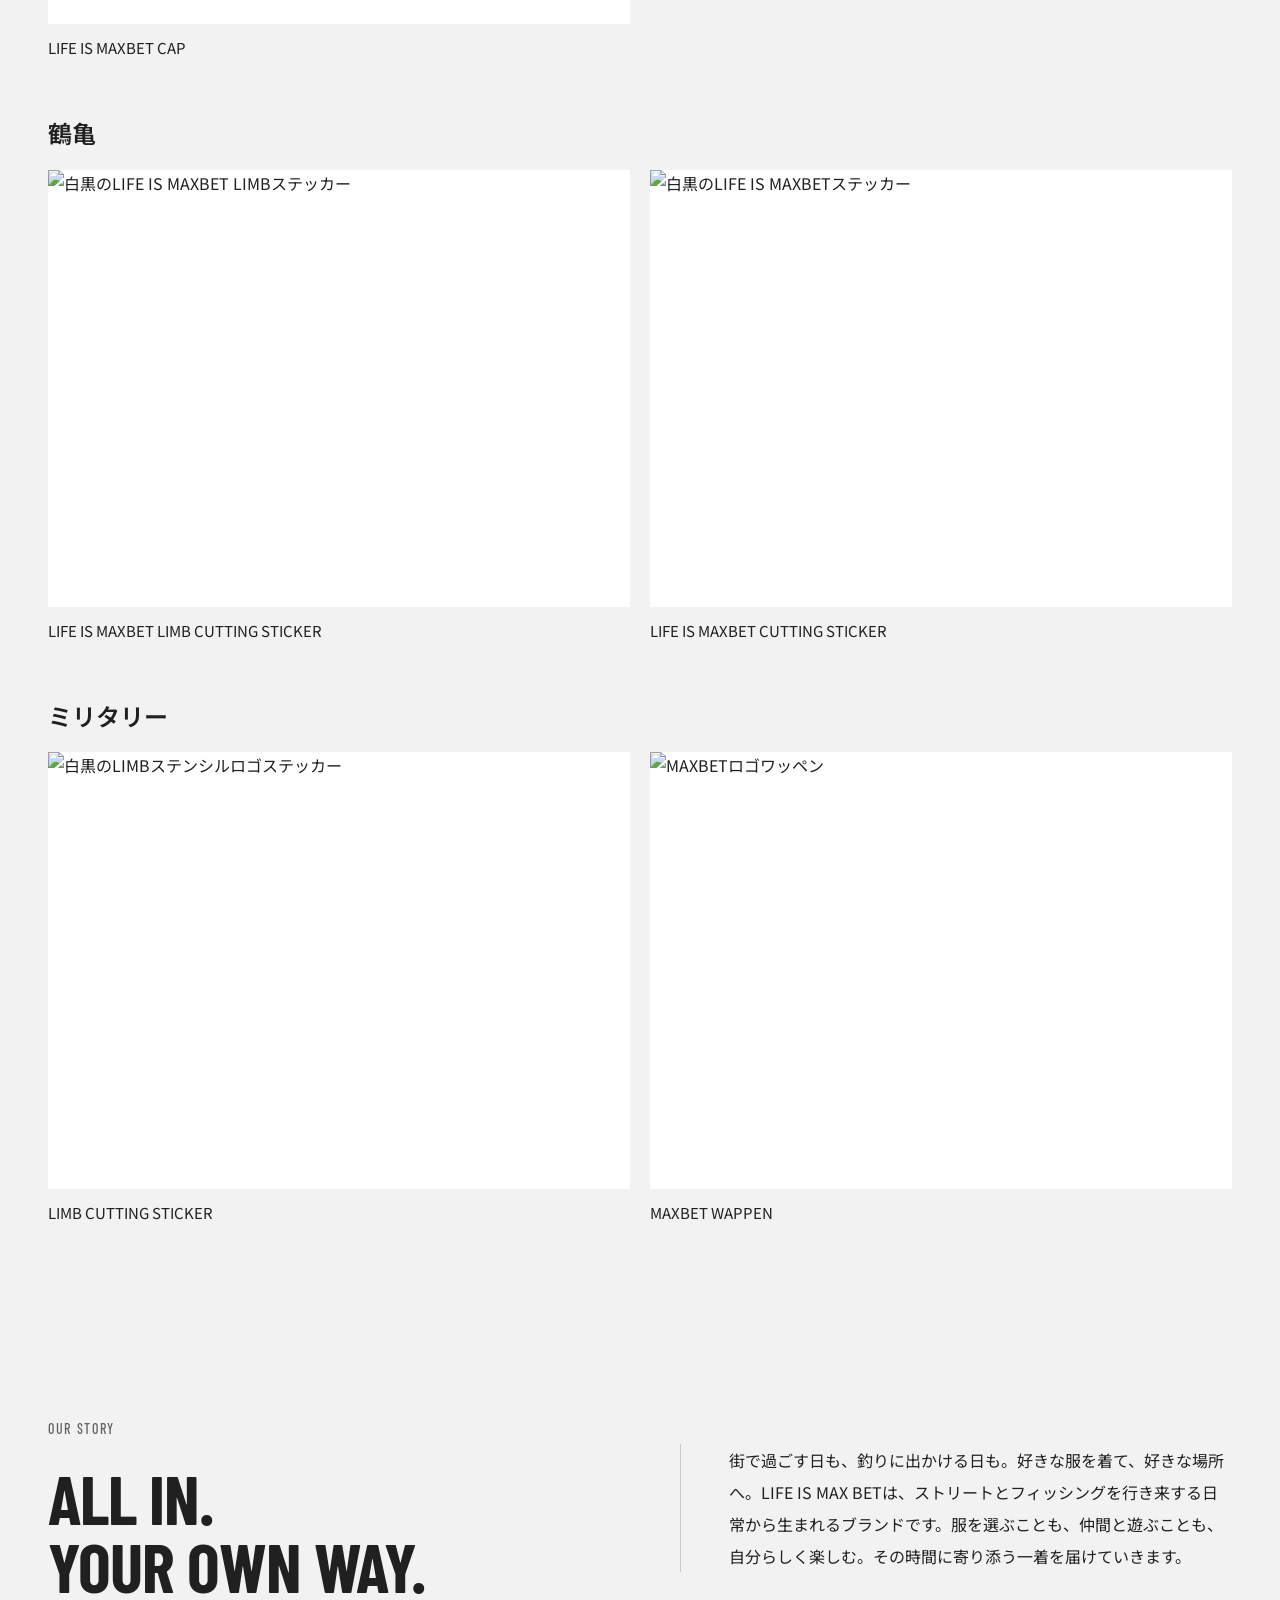
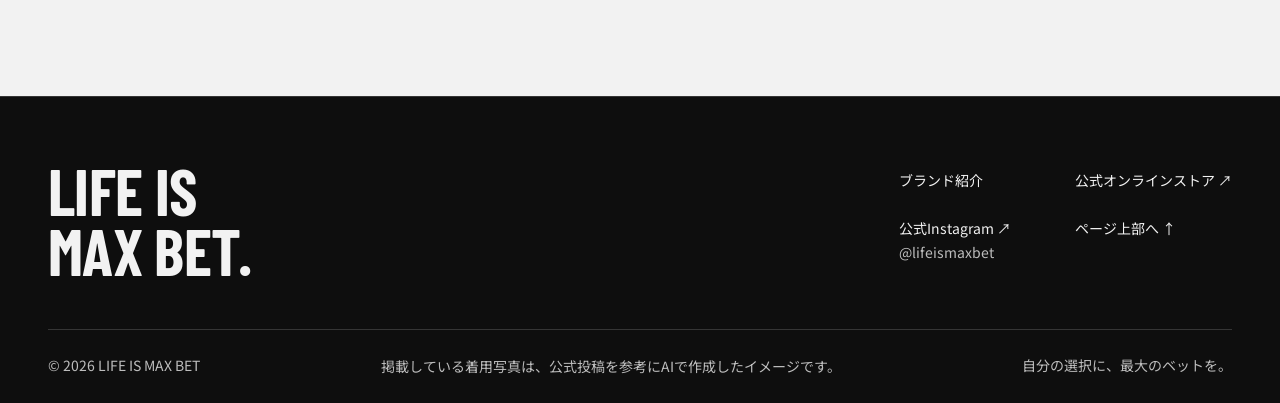
==== commit 51fa1580: "feat: strengthen free SEO foundations" ====
--- a/04_サイト公開/index.html
+++ b/04_サイト公開/index.html
@@ -8,6 +8,8 @@
   <meta property="og:title" content="LIFE IS MAX BET — 自分の選択に、最大のベットを。">
   <meta property="og:description" content="街から水辺へ。好きな服で、好きな場所へ。LIFE IS MAX BETの世界観とストーリーをご紹介します。">
   <meta property="og:type" content="website">
+  <meta property="og:site_name" content="LIFE IS MAX BET">
+  <meta property="og:locale" content="ja_JP">
   <meta property="og:image" content="https://252595tana-alt.github.io/life-is-max-bet/assets/hero-lmb-logo.png">
   <meta name="twitter:card" content="summary_large_image">
   <title>LIFE IS MAX BET — 自分の選択に、最大のベットを。</title>
@@ -16,7 +18,7 @@
   <link rel="preconnect" href="https://fonts.gstatic.com" crossorigin>
   <link rel="preload" as="image" href="assets/hero-lmb-logo.png">
   <script>document.documentElement.classList.add('js');</script>
-  <link rel="stylesheet" href="styles.css?v=20260930-monochrome1">
+  <link rel="stylesheet" href="styles.css?v=20261020-seo1">
   <script src="script.js?v=20260927-scrollheader1" defer></script>
 </head>
 <body class="home-page">
@@ -51,7 +53,7 @@
   </section>
 
   <section class="section collection-section" id="items" aria-labelledby="items-title">
-    <div class="section-heading"><div><p class="eyebrow">OFFICIAL ITEMS</p><h2 id="items-title">ITEMS</h2></div><a class="text-link" href="https://lifeismaxbet.base.shop/">公式ストアを見る <span aria-hidden="true">↗</span></a></div>
+    <div class="section-heading"><div><p class="eyebrow">OFFICIAL ITEMS</p><h2 id="items-title">ITEMS</h2></div><a class="text-link" data-base-shop href="https://lifeismaxbet.base.shop/">公式オンラインストア（BASE）を見る <span aria-hidden="true">↗</span></a></div>
     <div class="item-groups">
       <section class="item-group" aria-labelledby="akame-title"><h3 id="akame-title">アカメ</h3><div class="item-grid">
         <a class="item-card" href="https://lifeismaxbet.base.shop/items/162021520"><span class="item-placeholder">RED<br>EYE</span><span>RED EYE T-SHIRT</span></a>
--- a/04_サイト公開/styles.css
+++ b/04_サイト公開/styles.css
@@ -68,7 +68,7 @@
 .section-heading .text-link{flex-shrink:0}
 .collection-note{max-width:640px;font-size:16px;color:var(--gray);margin:0 0 32px;line-height:1.8}
 .collection-note small{display:block;font-size:14px;margin-top:8px}
-.item-groups{display:grid;gap:56px}.item-group h3{font:600 24px/1.4 var(--body);margin-bottom:20px}.item-grid{display:grid;grid-template-columns:repeat(2,minmax(0,1fr));gap:28px 20px}.item-card{display:block;min-width:0}.item-card img{width:100%;aspect-ratio:4/3;object-fit:contain;background:#fff}.item-card>span{display:block;margin-top:12px;font-size:15px;line-height:1.6}.item-placeholder{aspect-ratio:4/3;display:grid!important;place-content:center;text-align:center;background:#eee;color:#222;font:700 28px/.95 var(--display);letter-spacing:.08em}.item-card:hover>span:last-child{text-decoration:underline;text-underline-offset:4px}
+.item-groups{display:grid;gap:56px}.item-group h3{font:600 24px/1.4 var(--body);margin-bottom:20px}.item-grid{display:grid;grid-template-columns:repeat(2,minmax(0,1fr));gap:28px 20px}.item-card{display:block;min-width:0}.item-card img{width:100%;aspect-ratio:4/3;object-fit:contain;background:#fff}.item-card>span{display:block;margin-top:12px;font-size:15px;line-height:1.6}.item-placeholder{aspect-ratio:4/3;display:grid!important;place-content:center;text-align:center;background:#eee;color:#222;font:700 28px/.95 var(--display);letter-spacing:.08em}.item-card[href]:hover>span:last-child{text-decoration:underline;text-underline-offset:4px}
 .product-grid{display:grid;grid-template-columns:repeat(3,minmax(0,1fr));gap:40px 24px}
 .product-card{min-width:0}
 .product-card>a{display:block}
